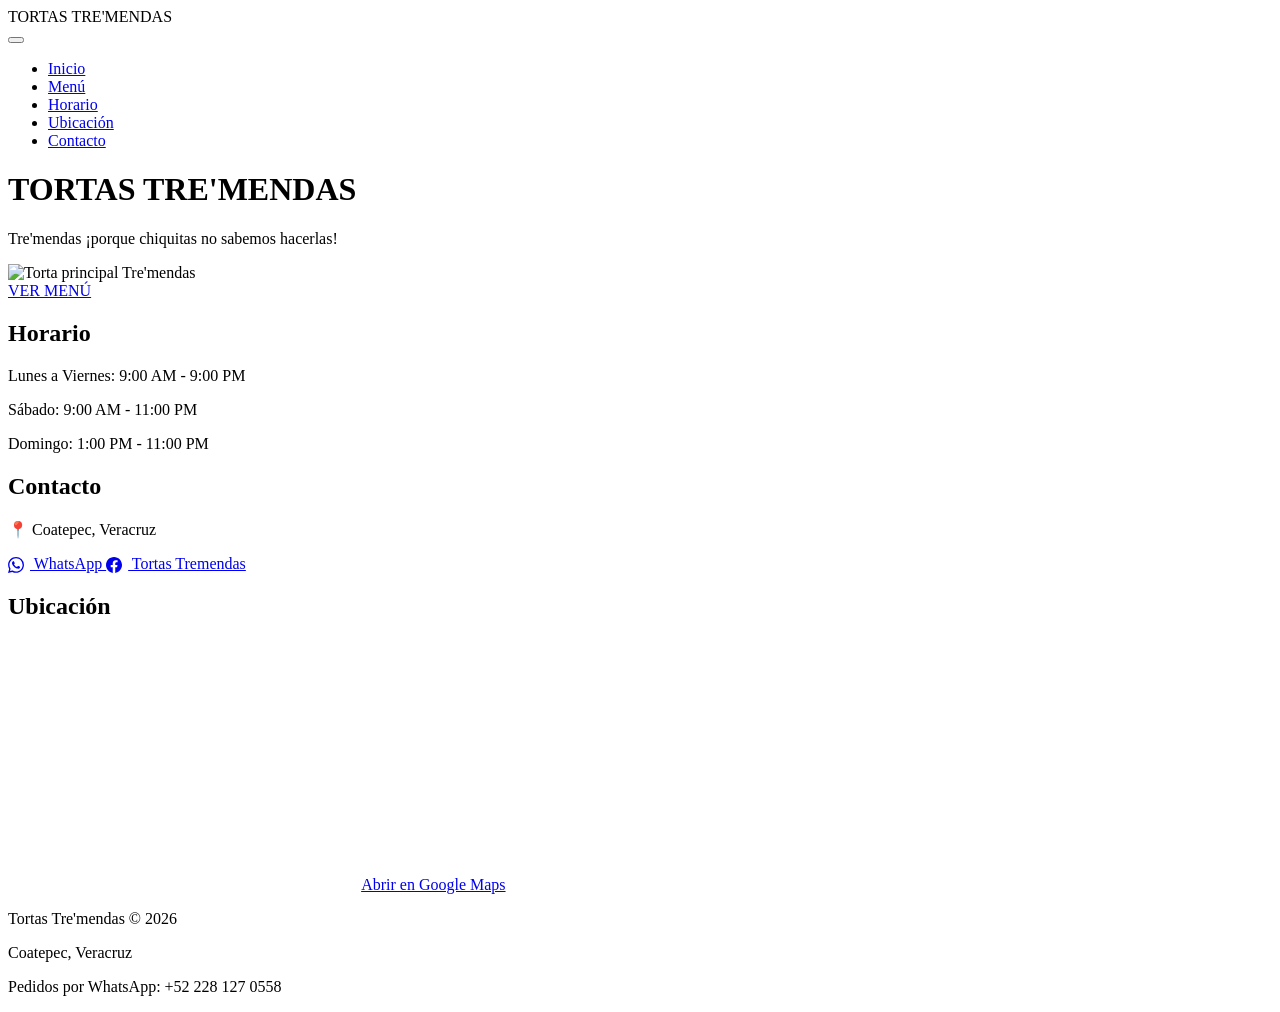
==== index.html @ fc7accde "Subir pagina" ====
<!DOCTYPE html>
<html lang="es">

<head>
    <meta charset="UTF-8">
    <meta name="viewport" content="width=device-width, initial-scale=1.0">
    <title>Tortas Tre'mendas</title>
    <meta name="description" content="Tortas artesanales en Coatepec, Veracruz. ¡Tre'mendas porque chiquitas no sabemos hacerlas! Pide por WhatsApp.">
    <meta name="format-detection" content="telephone=no">
    <link rel="stylesheet" href="css/style.css">
</head>

<body>

<nav class="navbar">
    <div class="logo">TORTAS <span class="logo-tre">TRE</span>'MENDAS</div>
    <button class="nav-toggle" id="nav-toggle" onclick="toggleNav()" aria-label="Menú">
        <span></span><span></span><span></span>
    </button>
    <ul class="nav-links" id="nav-links">
        <li><a href="index.html">Inicio</a></li>
        <li><a href="menu.html">Menú</a></li>
        <li><a href="#horario">Horario</a></li>
        <li><a href="#ubicacion">Ubicación</a></li>
        <li><a href="#contacto">Contacto</a></li>
    </ul>
</nav>

<main>

    <header>
        <h1>TORTAS <span class="logo-tre">TRE</span>'MENDAS</h1>
        <p>Tre'mendas ¡porque chiquitas no sabemos hacerlas!</p>
        <div class="torta-container">
            <img src="images/torta-principal.png" class="hero-torta" alt="Torta principal Tre'mendas">
        </div>
    </header>

    <section class="botones">
        <a href="menu.html" class="btn">VER MENÚ</a>
    </section>

    <section class="horario" id="horario">
        <h2>Horario</h2>
        <div class="horario-box">
            <p>Lunes a Viernes: 9:00 AM - 9:00 PM</p>
            <p>Sábado: 9:00 AM - 11:00 PM</p>
            <p>Domingo: 1:00 PM - 11:00 PM</p>
        </div>
    </section>

    <section class="contacto" id="contacto">
        <h2>Contacto</h2>
        <div class="horario-box">
            <p>📍 Coatepec, Veracruz</p>
            <div class="contacto-btns">
                <a href="https://wa.me/522281270558" class="btn whatsapp" target="_blank" rel="noopener noreferrer">
                    <svg width="16" height="16" viewBox="0 0 24 24" fill="currentColor" style="vertical-align:middle;margin-right:6px"><path d="M17.472 14.382c-.297-.149-1.758-.867-2.03-.967-.273-.099-.471-.148-.67.15-.197.297-.767.966-.94 1.164-.173.199-.347.223-.644.075-.297-.15-1.255-.463-2.39-1.475-.883-.788-1.48-1.761-1.653-2.059-.173-.297-.018-.458.13-.606.134-.133.298-.347.446-.52.149-.174.198-.298.298-.497.099-.198.05-.371-.025-.52-.075-.149-.669-1.612-.916-2.207-.242-.579-.487-.5-.669-.51-.173-.008-.371-.01-.57-.01-.198 0-.52.074-.792.372-.272.297-1.04 1.016-1.04 2.479 0 1.462 1.065 2.875 1.213 3.074.149.198 2.096 3.2 5.077 4.487.709.306 1.262.489 1.694.625.712.227 1.36.195 1.871.118.571-.085 1.758-.719 2.006-1.413.248-.694.248-1.289.173-1.413-.074-.124-.272-.198-.57-.347m-5.421 7.403h-.004a9.87 9.87 0 01-5.031-1.378l-.361-.214-3.741.982.998-3.648-.235-.374a9.86 9.86 0 01-1.51-5.26c.001-5.45 4.436-9.884 9.888-9.884 2.64 0 5.122 1.03 6.988 2.898a9.825 9.825 0 012.893 6.994c-.003 5.45-4.437 9.884-9.885 9.884m8.413-18.297A11.815 11.815 0 0012.05 0C5.495 0 .16 5.335.157 11.892c0 2.096.547 4.142 1.588 5.945L.057 24l6.305-1.654a11.882 11.882 0 005.683 1.448h.005c6.554 0 11.89-5.335 11.893-11.893a11.821 11.821 0 00-3.48-8.413z"/></svg>
                    WhatsApp
                </a>
                <a href="https://www.facebook.com/share/1AwqtTkfCn/?mibextid=wwXIfr" class="btn facebook-btn" target="_blank" rel="noopener noreferrer">
                    <svg width="16" height="16" viewBox="0 0 24 24" fill="currentColor" style="vertical-align:middle;margin-right:6px"><path d="M24 12.073c0-6.627-5.373-12-12-12s-12 5.373-12 12c0 5.99 4.388 10.954 10.125 11.854v-8.385H7.078v-3.47h3.047V9.43c0-3.007 1.792-4.669 4.533-4.669 1.312 0 2.686.235 2.686.235v2.953H15.83c-1.491 0-1.956.925-1.956 1.874v2.25h3.328l-.532 3.47h-2.796v8.385C19.612 23.027 24 18.062 24 12.073z"/></svg>
                    Tortas Tremendas
                </a>
            </div>
        </div>
    </section>

    <section class="ubicacion" id="ubicacion">
        <h2>Ubicación</h2>
        <iframe
            title="Ubicación Tortas Tre'mendas en Coatepec, Veracruz"
            src="https://maps.google.com/maps?q=19.454750,-96.966278&z=17&output=embed"
            width="350"
            height="250"
            style="border:0;"
            loading="lazy"
            allowfullscreen>
        </iframe>
        <a href="https://www.google.com/maps?q=19.454750,-96.966278" target="_blank" rel="noopener noreferrer" class="btn maps-btn">
            Abrir en Google Maps
        </a>
    </section>

</main>

<footer class="footer">
    <p>Tortas Tre'mendas © 2026</p>
    <p>Coatepec, Veracruz</p>
    <p>Pedidos por WhatsApp: +52 228 127 0558</p>
</footer>

<script src="js/script.js"></script>

</body>
</html>
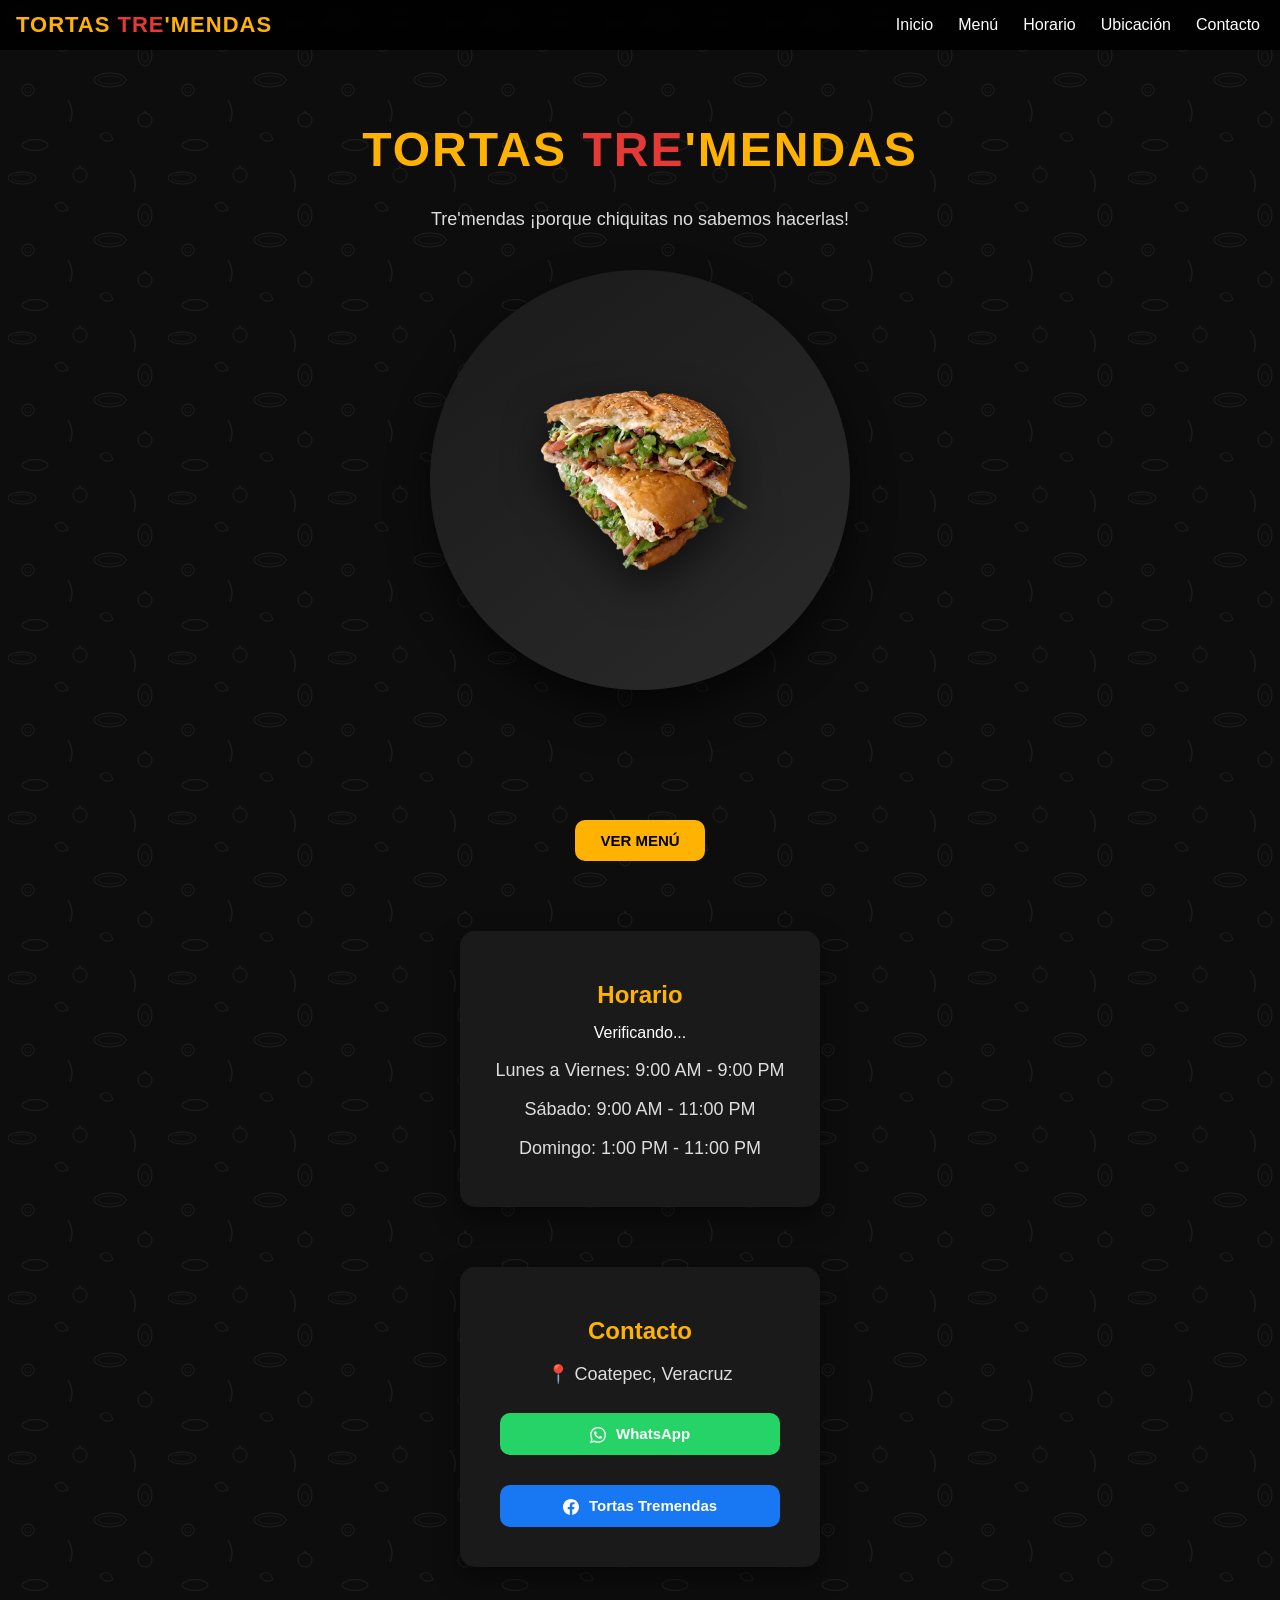
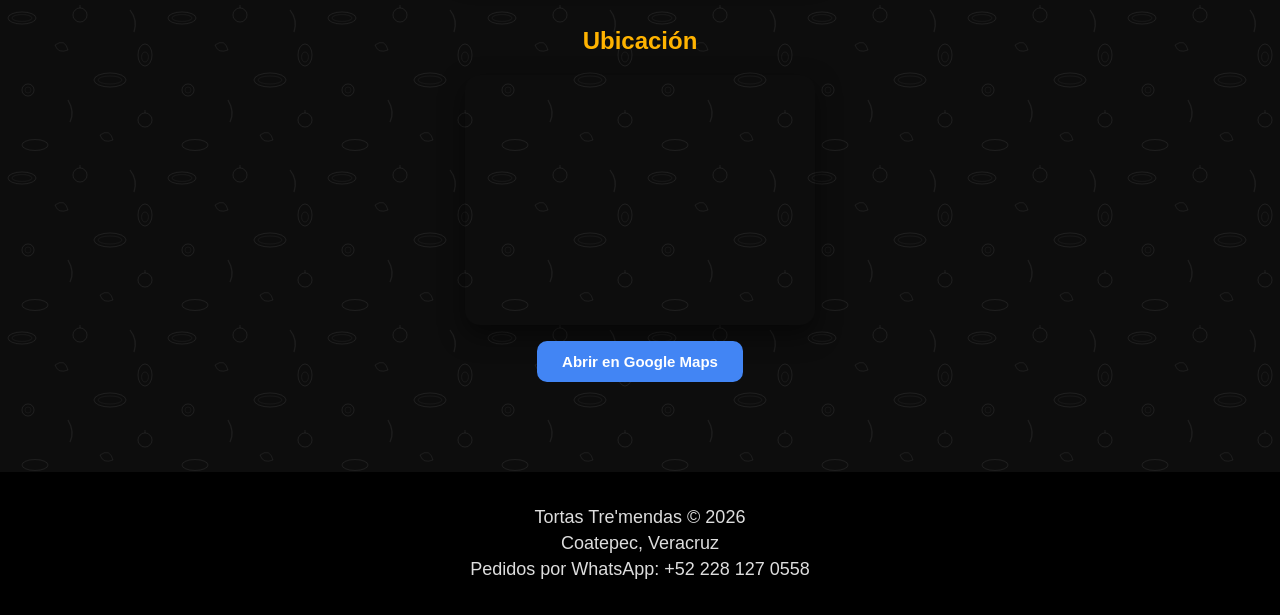
==== commit 13429c4d: "Actualizar página" ====
--- a/index.html
+++ b/index.html
@@ -7,6 +7,9 @@
     <title>Tortas Tre'mendas</title>
     <meta name="description" content="Tortas artesanales en Coatepec, Veracruz. ¡Tre'mendas porque chiquitas no sabemos hacerlas! Pide por WhatsApp.">
     <meta name="format-detection" content="telephone=no">
+    <link rel="icon" type="image/x-icon" href="images/favicon.ico">
+    <link rel="icon" type="image/png" sizes="32x32" href="images/favicon-32x32.png">
+    <link rel="apple-touch-icon" href="images/apple-touch-icon.png">
     <link rel="stylesheet" href="css/style.css">
 </head>
 
@@ -42,6 +45,7 @@
 
     <section class="horario" id="horario">
         <h2>Horario</h2>
+        <span class="horario-status" id="horario-status">Verificando...</span>
         <div class="horario-box">
             <p>Lunes a Viernes: 9:00 AM - 9:00 PM</p>
             <p>Sábado: 9:00 AM - 11:00 PM</p>
--- a/css/style.css
+++ b/css/style.css
@@ -0,0 +1,1083 @@
+/* =============================================
+   GENERAL
+============================================= */
+
+html{
+  scroll-behavior: smooth;
+overflow-x: hidden;
+}
+
+body{
+margin:0;
+font-family:Arial, Helvetica, sans-serif;
+background-color: #0d0d0d;
+background-image: url("data:image/svg+xml,%3Csvg xmlns='http://www.w3.org/2000/svg' width='160' height='160'%3E%3C!-- torta/bolillo --%3E%3Cellipse cx='22' cy='18' rx='14' ry='6' fill='none' stroke='%23ffffff' stroke-width='1' opacity='0.07'/%3E%3Cellipse cx='22' cy='18' rx='10' ry='3.5' fill='none' stroke='%23ffffff' stroke-width='0.7' opacity='0.06'/%3E%3C!-- tomate --%3E%3Ccircle cx='80' cy='15' r='7' fill='none' stroke='%23ffffff' stroke-width='1' opacity='0.07'/%3E%3Cline x1='80' y1='8' x2='80' y2='5' stroke='%23ffffff' stroke-width='1' opacity='0.07'/%3E%3C!-- chile --%3E%3Cpath d='M130 10 Q138 20 134 32' fill='none' stroke='%23ffffff' stroke-width='1.2' opacity='0.07'/%3E%3C!-- aguacate --%3E%3Cellipse cx='145' cy='55' rx='7' ry='11' fill='none' stroke='%23ffffff' stroke-width='1' opacity='0.07'/%3E%3Cellipse cx='145' cy='57' rx='3.5' ry='5' fill='none' stroke='%23ffffff' stroke-width='0.8' opacity='0.05'/%3E%3C!-- hoja --%3E%3Cpath d='M55 45 Q65 38 68 50 Q58 54 55 45Z' fill='none' stroke='%23ffffff' stroke-width='0.9' opacity='0.07'/%3E%3C!-- torta 2 --%3E%3Cellipse cx='110' cy='80' rx='16' ry='7' fill='none' stroke='%23ffffff' stroke-width='1' opacity='0.07'/%3E%3Cellipse cx='110' cy='80' rx='12' ry='4' fill='none' stroke='%23ffffff' stroke-width='0.7' opacity='0.05'/%3E%3C!-- cebolla circulo --%3E%3Ccircle cx='28' cy='90' r='6' fill='none' stroke='%23ffffff' stroke-width='1' opacity='0.07'/%3E%3Ccircle cx='28' cy='90' r='3' fill='none' stroke='%23ffffff' stroke-width='0.7' opacity='0.05'/%3E%3C!-- chile 2 --%3E%3Cpath d='M68 100 Q75 112 70 122' fill='none' stroke='%23ffffff' stroke-width='1.2' opacity='0.07'/%3E%3C!-- tomate 2 --%3E%3Ccircle cx='145' cy='120' r='7' fill='none' stroke='%23ffffff' stroke-width='1' opacity='0.07'/%3E%3Cline x1='145' y1='113' x2='145' y2='110' stroke='%23ffffff' stroke-width='1' opacity='0.07'/%3E%3C!-- bolillo 3 --%3E%3Cellipse cx='35' cy='145' rx='13' ry='5.5' fill='none' stroke='%23ffffff' stroke-width='1' opacity='0.07'/%3E%3C!-- hoja 2 --%3E%3Cpath d='M100 135 Q110 128 113 140 Q103 144 100 135Z' fill='none' stroke='%23ffffff' stroke-width='0.9' opacity='0.07'/%3E%3C/svg%3E");
+background-size: 160px 160px;
+background-repeat: repeat;
+color:white;
+text-align:center;
+}
+
+/* Salida suave al navegar */
+body.page-exit {
+  animation: pageExit 0.3s ease forwards;
+}
+
+@keyframes pageEnter {
+  from { opacity: 0; transform: translateX(40px); }
+  to   { opacity: 1; transform: translateX(0); }
+}
+
+@keyframes pageExit {
+  from { opacity: 1; transform: translateX(0); }
+  to   { opacity: 0; transform: translateX(-40px); }
+}
+
+header {
+  padding: 40px;
+}
+
+h1 {
+  color: #ffb300;
+  font-size: 48px;
+  letter-spacing: 2px;
+}
+
+p {
+  color: #ddd;
+  font-size: 18px;
+}
+
+/* =============================================
+   NAVBAR
+============================================= */
+
+.navbar {
+  display: flex;
+  justify-content: space-between;
+  align-items: center;
+  padding: 12px 20px 12px 16px;
+  background: rgba(0, 0, 0, 0.85);
+  backdrop-filter: blur(10px);
+  position: sticky;
+  top: 0;
+  z-index: 1000;
+  width: 100%;
+  box-sizing: border-box;
+}
+
+
+
+.logo {
+  font-size: 22px;
+  font-weight: bold;
+  color: #ffb300;
+  letter-spacing: 1px;
+  flex-shrink: 0;
+  font-family: Arial Black, Arial, sans-serif;
+}
+
+.logo-tre {
+  color: #e53935;
+  /* Misma fuente y peso que .logo — no sobreescribir para evitar diferencia de ancho */
+  letter-spacing: inherit;
+}
+
+
+
+.nav-links {
+  list-style: none;
+  display: flex;
+  gap: 25px;
+  margin: 0;
+  padding: 0;
+}
+
+/* nav-toggle visible solo en móvil — oculto en desktop */
+.nav-toggle {
+  display: none;
+}
+
+.nav-links a {
+  text-decoration: none;
+  color: white;
+  font-weight: 500;
+  transition: 0.3s;
+}
+
+.nav-links a:hover {
+  color: #ffb300;
+}
+
+
+.nav-pedir {
+  background: #25D366;
+  color: white;
+  padding: 8px 18px;
+  border-radius: 8px;
+  text-decoration: none;
+  font-weight: bold;
+  transition: 0.3s;
+}
+
+.nav-pedir:hover {
+  transform: scale(1.05);
+}
+
+/* =============================================
+   BOTONES
+============================================= */
+
+.botones {
+  margin: 40px;
+}
+
+.btn {
+  display: inline-block;
+  padding: 12px 25px;
+  margin: 10px;
+  background: #ffb300;
+  color: black;
+  text-decoration: none;
+  border-radius: 10px;
+  font-weight: bold;
+  transition: 0.3s;
+  cursor: pointer;
+  border: none;
+  font-size: 15px;
+}
+
+.btn:hover {
+  background: #ffd54f;
+  transform: scale(1.05);
+}
+
+.whatsapp {
+  background: #25D366 !important;
+  color: white !important;
+}
+
+.whatsapp:hover {
+  background: #1ebe5d !important;
+}
+
+/* =============================================
+   TORTA HERO
+============================================= */
+
+.torta-container {
+  width: 420px;
+  height: 420px;
+  margin: 40px auto;
+  background: linear-gradient(145deg, #1a1a1a, #2a2a2a);
+  border-radius: 50%;
+  display: flex;
+  align-items: center;
+  justify-content: center;
+  box-shadow: 0 20px 40px rgba(0,0,0,0.6);
+  transition: 0.3s;
+}
+
+.torta-container:hover {
+  transform: scale(1.05);
+}
+
+.hero-torta {
+  width: 320px;
+  filter: drop-shadow(0px 15px 20px rgba(0,0,0,0.6));
+}
+
+/* =============================================
+   SECCIONES INFO
+============================================= */
+
+.horario, .contacto {
+  margin-top: 60px;
+  padding: 30px;
+  background: #1a1a1a;
+  width: 300px;
+  margin-left: auto;
+  margin-right: auto;
+  border-radius: 15px;
+  box-shadow: 0 10px 25px rgba(0,0,0,0.5);
+}
+
+.horario h2, .contacto h2 {
+  color: #ffb300;
+  margin-bottom: 15px;
+}
+
+.contacto-btns {
+  display: flex;
+  flex-direction: column;
+  gap: 10px;
+  align-items: stretch;
+  margin-top: 14px;
+}
+
+.facebook-btn {
+  background: #1877F2;
+  color: white !important;
+}
+
+.facebook-btn:hover {
+  background: #2d8cf0 !important;
+  transform: scale(1.05);
+}
+
+.ubicacion {
+  margin-top: 60px;
+  margin-bottom: 60px;
+}
+
+.ubicacion h2 {
+  color: #ffb300;
+  margin-bottom: 20px;
+}
+
+.ubicacion iframe {
+  border-radius: 15px;
+  box-shadow: 0 10px 25px rgba(0,0,0,0.5);
+  display: block;
+  margin: 0 auto;
+}
+
+.maps-btn {
+  display: inline-block;
+  margin-top: 16px;
+  background: #4285F4;
+  color: white;
+}
+
+.maps-btn:hover {
+  background: #5a95f5;
+  transform: scale(1.05);
+}
+
+/* =============================================
+   TABS DEL MENÚ
+============================================= */
+
+.menu-tabs {
+  display: flex;
+  justify-content: center;
+  gap: 12px;
+  margin: 0 0 28px;
+}
+
+.menu-tab {
+  padding: 10px 28px;
+  border-radius: 99px;
+  border: 1.5px solid #333;
+  background: transparent;
+  color: #aaa;
+  font-size: 15px;
+  font-weight: bold;
+  cursor: pointer;
+  transition: 0.2s;
+}
+
+.menu-tab.activo {
+  background: #ffb300;
+  border-color: #ffb300;
+  color: black;
+}
+
+.menu-tab:not(.activo):hover {
+  border-color: #ffb300;
+  color: #ffb300;
+}
+
+.menu-grid {
+  display: grid;
+  grid-template-columns: repeat(2, 1fr);
+  gap: 16px;
+  padding: 0 16px;
+  max-width: 700px;
+  margin: 0 auto;
+  box-sizing: border-box;
+  width: 100%;
+}
+
+/* =============================================
+   SELECTOR DE ENTREGA
+============================================= */
+
+.entrega-selector {
+  padding: 12px 16px 10px;
+  border-top: 1px solid #2a2a2a;
+  border-bottom: 1px solid #2a2a2a;
+  background: #111;
+  /* No display:none - siempre visible */
+}
+
+.entrega-label {
+  font-size: 13px;
+  color: #aaa;
+  margin: 0 0 8px;
+  text-align: center;
+}
+
+.entrega-opciones {
+  display: flex;
+  gap: 8px;
+  margin-bottom: 8px;
+}
+
+.entrega-btn {
+  flex: 1;
+  padding: 9px 8px;
+  border-radius: 10px;
+  border: 1.5px solid #333;
+  background: transparent;
+  color: #aaa;
+  font-size: 13px;
+  font-weight: bold;
+  cursor: pointer;
+  transition: 0.2s;
+}
+
+.entrega-btn.activo {
+  background: #ffb300;
+  border-color: #ffb300;
+  color: black;
+}
+
+.entrega-btn:not(.activo):hover {
+  border-color: #ffb300;
+  color: #ffb300;
+}
+
+.entrega-nota {
+  font-size: 12px;
+  color: #ffb300;
+  margin: 0;
+  text-align: center;
+}
+
+/* =============================================
+   RESUMEN DEL CARRITO
+============================================= */
+
+.carrito-resumen {
+  margin-bottom: 14px;
+  border-top: 1px solid #2a2a2a;
+  padding-top: 12px;
+}
+
+.carrito-resumen-row {
+  display: flex;
+  justify-content: space-between;
+  font-size: 14px;
+  color: #aaa;
+  padding: 3px 0;
+}
+
+.carrito-resumen-row.total-row {
+  color: white;
+  font-size: 18px;
+  margin-top: 6px;
+  padding-top: 8px;
+  border-top: 1px solid #2a2a2a;
+}
+
+/* =============================================
+   MENÚ
+============================================= */
+
+.menu-header {
+  padding: 24px 14px 16px;
+}
+
+.menu-container {
+  margin: 20px auto 120px;
+  max-width: 1100px;
+  width: 100%;
+  box-sizing: border-box;
+  background: transparent;
+}
+
+@media (min-width: 769px) {
+  .menu-grid {
+    grid-template-columns: repeat(4, minmax(0, 1fr));
+    gap: 20px;
+    padding: 0 20px;
+    max-width: 1100px;
+  }
+  #grid-bebidas {
+    grid-template-columns: repeat(3, minmax(0, 1fr));
+  }
+  .torta-card {
+    padding: 22px 16px;
+  }
+}
+
+/* Bebidas siempre 2 columnas en móvil */
+@media (max-width: 768px) {
+  #grid-bebidas {
+    grid-template-columns: repeat(2, 1fr) !important;
+  }
+}
+
+.torta-card {
+  background: #1e1e1e;
+  padding: 18px 14px;
+  border-radius: 12px;
+  width: 100%;
+  text-align: center;
+  box-shadow: 0 0 10px rgba(0,0,0,0.5);
+  cursor: pointer;
+  transition: transform 0.2s, box-shadow 0.2s;
+  border: 1px solid #2a2a2a;
+  box-sizing: border-box;
+}
+
+.torta-card:hover {
+  transform: translateY(-4px);
+  box-shadow: 0 8px 24px rgba(255,179,0,0.2);
+  border-color: #ffb30033;
+}
+
+.torta-card.especial {
+  border: 2px solid #ffb300;
+  background: #1e1a0e;
+}
+
+.torta-card h2 {
+  color: #ffb000;
+  font-size: 17px;
+  word-wrap: break-word;
+  margin-bottom: 8px;
+}
+
+.torta-card .precio {
+  color: #ddd;
+  font-size: 22px;
+  font-weight: bold;
+  margin: 8px 0 16px;
+}
+
+.btn-agregar {
+  padding: 8px 16px;
+  border: none;
+  border-radius: 8px;
+  background: #25D366;
+  color: white;
+  cursor: pointer;
+  font-weight: bold;
+  font-size: 13px;
+  transition: 0.2s;
+  pointer-events: none;
+}
+
+.torta-card:hover .btn-agregar {
+  background: #1ebe5d;
+}
+
+/* =============================================
+   MODAL
+============================================= */
+
+.modal-overlay {
+  display: none;
+  position: fixed;
+  inset: 0;
+  background: rgba(0,0,0,0.65);
+  z-index: 2000;
+  overflow: hidden;
+}
+
+.modal-overlay.activo {
+  display: flex;
+  align-items: flex-end;
+  justify-content: center;
+  padding: 0 16px 16px;
+  animation: fadeIn 0.2s ease;
+}
+
+@keyframes fadeIn {
+  from { opacity: 0; }
+  to   { opacity: 1; }
+}
+
+.modal {
+  background: #1a1a1a;
+  border-radius: 20px;
+  padding: 26px 22px 30px;
+  max-width: 520px;
+  width: calc(100% - 56px);
+  max-height: 78vh;
+  overflow-y: auto;
+  overflow-x: hidden;
+  overscroll-behavior: contain;
+  -webkit-overflow-scrolling: touch;
+  position: relative;
+  animation: slideUp 0.25s ease;
+  text-align: left;
+  margin: 0;
+  flex-shrink: 0;
+  box-shadow: 0 -6px 28px rgba(0,0,0,0.6);
+}
+
+@keyframes slideUp {
+  from { transform: translateY(30px); opacity: 0; }
+  to   { transform: translateY(0);    opacity: 1; }
+}
+
+.modal-cerrar {
+  position: absolute;
+  top: 14px;
+  right: 16px;
+  background: none;
+  border: none;
+  color: #aaa;
+  font-size: 20px;
+  cursor: pointer;
+  transition: color 0.2s;
+}
+
+.modal-cerrar:hover { color: white; }
+
+.modal h2 {
+  color: #ffb300;
+  margin: 0 0 4px;
+}
+
+.modal-precio {
+  font-size: 24px;
+  font-weight: bold;
+  color: white;
+  margin: 0 0 20px;
+}
+
+.modal h4 {
+  color: #ffb300;
+  margin: 16px 0 8px;
+  font-size: 14px;
+  text-transform: uppercase;
+  letter-spacing: 0.05em;
+}
+
+.ingredientes-lista {
+  display: flex;
+  flex-wrap: wrap;
+  gap: 8px;
+  margin-bottom: 8px;
+}
+
+.chip-label {
+  cursor: pointer;
+}
+
+.chip-label input {
+  display: none;
+}
+
+.chip {
+  display: inline-block;
+  padding: 5px 12px;
+  border-radius: 99px;
+  font-size: 13px;
+  font-weight: 500;
+  transition: 0.2s;
+  user-select: none;
+}
+
+.chip-ing {
+  background: #2a2a2a;
+  border: 1.5px solid #ffb30066;
+  color: #ffb300;
+}
+
+.chip-ext {
+  background: #2a2a2a;
+  border: 1.5px solid #25D36666;
+  color: #25D366;
+}
+
+/* Desmarcado = tachado */
+.chip-label input:not(:checked) + .chip-ing {
+  background: #111;
+  border-color: #444;
+  color: #555;
+  text-decoration: line-through;
+}
+
+/* Marcado extra = resaltado */
+.chip-label input:checked + .chip-ext {
+  background: #1a3d27;
+  border-color: #25D366;
+  color: #25D366;
+}
+
+.modal-notas textarea {
+  width: 100%;
+  background: #111;
+  border: 1px solid #333;
+  border-radius: 8px;
+  color: white;
+  padding: 10px;
+  font-size: 14px;
+  resize: vertical;
+  min-height: 60px;
+  box-sizing: border-box;
+  margin-top: 6px;
+}
+
+.agregar-carrito-btn {
+  width: 100%;
+  margin-top: 20px;
+  padding: 14px;
+  font-size: 16px;
+  border-radius: 12px;
+  background: #ffb300;
+  color: black;
+  border: none;
+  cursor: pointer;
+  font-weight: bold;
+  transition: 0.2s;
+}
+
+.agregar-carrito-btn:hover {
+  background: #ffd54f;
+}
+
+/* =============================================
+   CARRITO FLOTANTE
+============================================= */
+
+.carrito-flotante {
+  position: fixed;
+  bottom: 28px;
+  right: 28px;
+  z-index: 1500;
+}
+
+.carrito-btn {
+  background: #ffb300;
+  color: black;
+  border: none;
+  border-radius: 50px;
+  padding: 14px 20px;
+  font-size: 18px;
+  font-weight: bold;
+  cursor: pointer;
+  box-shadow: 0 4px 16px rgba(0,0,0,0.4);
+  transition: 0.2s;
+  display: flex;
+  align-items: center;
+  gap: 6px;
+}
+
+.carrito-btn:hover {
+  transform: scale(1.08);
+  background: #ffd54f;
+}
+
+/* Pantalla completa desde abajo */
+.carrito-panel {
+  position: fixed;
+  right: -100%;
+  top: 0;
+  width: 55%;
+  min-width: 300px;
+  max-width: 420px;
+  height: 100vh;
+  background: #111;
+  z-index: 1600;
+  display: flex;
+  flex-direction: column;
+  box-shadow: -4px 0 30px rgba(0,0,0,0.7);
+  transition: right 0.35s cubic-bezier(0.4, 0, 0.2, 1);
+}
+
+/* Overlay semitransparente detrás del carrito */
+.carrito-overlay {
+  display: none;
+  position: fixed;
+  inset: 0;
+  background: rgba(0,0,0,0.45);
+  z-index: 1599;
+}
+
+.carrito-overlay.activo {
+  display: block;
+}
+
+.carrito-panel.abierto {
+  right: 0;
+}
+
+.carrito-header {
+  display: flex;
+  justify-content: space-between;
+  align-items: center;
+  padding: 20px 20px 16px;
+  border-bottom: 1px solid #2a2a2a;
+}
+
+.carrito-header h3 {
+  color: #ffb300;
+  margin: 0;
+  font-size: 20px;
+}
+
+.carrito-cerrar {
+  background: none;
+  border: none;
+  color: #ffb300;
+  font-size: 32px;
+  cursor: pointer;
+  transition: color 0.2s;
+  line-height: 1;
+  padding: 0;
+  font-weight: bold;
+}
+
+.carrito-cerrar:hover { color: white; }
+
+.carrito-items {
+  flex: 1;
+  overflow-y: auto;
+  -webkit-overflow-scrolling: touch;
+  padding: 12px 16px;
+}
+
+.carrito-vacio {
+  color: #555;
+  text-align: center;
+  margin-top: 40px;
+  font-size: 15px;
+}
+
+.carrito-item {
+  display: flex;
+  justify-content: space-between;
+  align-items: flex-start;
+  padding: 12px 0;
+  border-bottom: 1px solid #1e1e1e;
+  text-align: left;
+}
+
+.carrito-item-info {
+  flex: 1;
+}
+
+.carrito-item-info strong {
+  color: white;
+  display: block;
+  font-size: 15px;
+}
+
+.carrito-item-precio {
+  color: #ffb300;
+  font-weight: bold;
+  font-size: 14px;
+}
+
+.carrito-item-info small {
+  color: #777;
+  font-size: 12px;
+  display: block;
+  margin-top: 3px;
+  line-height: 1.5;
+}
+
+.carrito-item-remove {
+  background: none;
+  border: none;
+  color: #555;
+  font-size: 16px;
+  cursor: pointer;
+  padding: 0 0 0 10px;
+  transition: color 0.2s;
+  flex-shrink: 0;
+}
+
+.carrito-item-remove:hover { color: #e55; }
+
+.carrito-footer {
+  padding: 16px;
+  border-top: 1px solid #2a2a2a;
+}
+
+.carrito-footer.oculto {
+  display: none;
+}
+
+.carrito-total {
+  font-size: 20px;
+  color: white;
+  margin-bottom: 12px;
+}
+
+.carrito-enviar {
+  width: 100%;
+  margin: 0 0 8px;
+  padding: 14px;
+  font-size: 15px;
+  border-radius: 12px;
+}
+
+.carrito-limpiar {
+  width: 100%;
+  background: #1a1a1a;
+  color: #aaa;
+  border: 1px solid #333;
+  margin: 0;
+  padding: 10px;
+  border-radius: 10px;
+  font-size: 13px;
+}
+
+.carrito-limpiar:hover {
+  background: #222;
+  color: white;
+  transform: none;
+}
+
+/* =============================================
+   FOOTER
+============================================= */
+
+.footer {
+  margin-top: 80px;
+  padding: 30px;
+  background: #000;
+  color: #aaa;
+  font-size: 14px;
+}
+
+.footer p {
+  margin: 5px 0;
+}
+
+
+
+/* =============================================
+   RESPONSIVE
+============================================= */
+
+@media (max-width: 768px) {
+  .navbar {
+    padding: 10px 16px;
+    gap: 0;
+    position: sticky;
+    top: 0;
+    justify-content: flex-start;
+  }
+
+  .logo {
+    font-size: 16px;
+    flex: 1;
+    text-align: left;
+    margin-right: 0;
+  }
+
+  /* Hamburguesa visible en móvil */
+  .nav-toggle {
+    display: flex !important;
+    flex-direction: column;
+    gap: 5px;
+    cursor: pointer;
+    background: none;
+    border: none;
+    padding: 6px;
+    z-index: 1001;
+    flex-shrink: 0;
+  }
+
+  .nav-toggle span {
+    display: block;
+    width: 24px;
+    height: 2px;
+    background: #ffb300;
+    border-radius: 2px;
+    transition: 0.3s;
+  }
+
+  /* Nav links — dropdown desde el botón hamburguesa */
+  .nav-links {
+    display: none !important;
+    flex-direction: column;
+    gap: 0;
+    position: absolute;
+    top: 8px;
+    right: 8px;
+    left: auto;
+    width: 220px;
+    background: rgba(18, 18, 18, 0.97);
+    backdrop-filter: blur(16px);
+    -webkit-backdrop-filter: blur(16px);
+    border-radius: 16px;
+    padding: 8px;
+    z-index: 1002;
+    list-style: none;
+    margin: 0;
+  }
+
+  .nav-links.abierto {
+    display: flex !important;
+    animation: dropIn 0.22s cubic-bezier(0.4,0,0.2,1);
+    transform-origin: top right;
+  }
+
+  @keyframes dropIn {
+    from { opacity: 0; transform: scale(0.85); }
+    to   { opacity: 1; transform: scale(1); }
+  }
+
+  .nav-links li {
+    border-radius: 10px;
+  }
+
+  .nav-links li + li {
+    margin-top: 2px;
+  }
+
+  .nav-links a {
+    display: block;
+    padding: 12px 18px;
+    font-size: 16px;
+    border-radius: 10px;
+    transition: background 0.15s;
+    color: white;
+    text-decoration: none;
+  }
+
+  .nav-links a:hover {
+    background: rgba(255,179,0,0.15);
+    color: #ffb300;
+  }
+
+  /* Las 3 rayitas se convierten en X cuando está abierto */
+  .nav-toggle.abierto span:nth-child(1) {
+    transform: translateY(7px) rotate(45deg);
+  }
+  .nav-toggle.abierto span:nth-child(2) {
+    opacity: 0;
+    transform: scaleX(0);
+  }
+  .nav-toggle.abierto span:nth-child(3) {
+    transform: translateY(-7px) rotate(-45deg);
+  }
+  .nav-toggle span {
+    transition: transform 0.25s ease, opacity 0.2s ease;
+  }
+
+  .btn, .nav-pedir {
+    font-size: 13px;
+    padding: 8px 14px;
+  }
+
+  h1 {
+    font-size: 28px;
+    letter-spacing: 1px;
+  }
+
+  p {
+    font-size: 15px;
+  }
+
+  .torta-container {
+    width: 240px;
+    height: 240px;
+  }
+
+  .hero-torta {
+    width: 190px;
+  }
+
+  .menu-container {
+    gap: 14px;
+    padding: 0 12px;
+  }
+
+  .torta-card {
+    width: 100%;
+    padding: 14px 10px;
+  }
+
+  .torta-card h2 {
+    font-size: 13px;
+    margin-bottom: 4px;
+  }
+
+  .torta-card .precio {
+    font-size: 20px;
+    margin: 6px 0 10px;
+  }
+
+  .menu-grid {
+    gap: 10px;
+    padding: 0 10px;
+  }
+
+  /* Modal como cajón desde abajo en móvil */
+  .modal-overlay {
+    align-items: flex-end;
+    justify-content: center;
+  }
+
+  .modal {
+    max-height: 78vh;
+    animation: sheetUp 0.28s cubic-bezier(0.4, 0, 0.2, 1);
+    border: none;
+  }
+
+  @keyframes sheetUp {
+    from { transform: translateY(40%); opacity: 0; }
+    to   { transform: translateY(0);   opacity: 1; }
+  }
+
+  .carrito-flotante {
+    bottom: 18px;
+    right: 18px;
+  }
+
+  .carrito-panel {
+    width: 82vw;
+    min-width: 0;
+    right: -100%;
+  }
+
+  /* Secciones info más angostas */
+  .horario, .contacto {
+    width: auto;
+    margin-left: 20px;
+    margin-right: 20px;
+  }
+
+  .ubicacion iframe {
+    width: 100%;
+    max-width: 340px;
+  }
+
+  .footer {
+    margin-top: 40px;
+    font-size: 13px;
+  }
+}
+
+/* =============================================
+   LOGO TRE EN ROJO
+============================================= */
+
+
+
+/* =============================================
+   BOTÓN ENVIAR DESHABILITADO
+============================================= */
+
+.carrito-enviar.deshabilitado {
+  opacity: 0.45;
+  cursor: not-allowed;
+  background: #555 !important;
+  color: #aaa !important;
+  transform: none !important;
+}
+
+.carrito-total-bloque {
+  margin-bottom: 12px;
+  padding-top: 4px;
+}
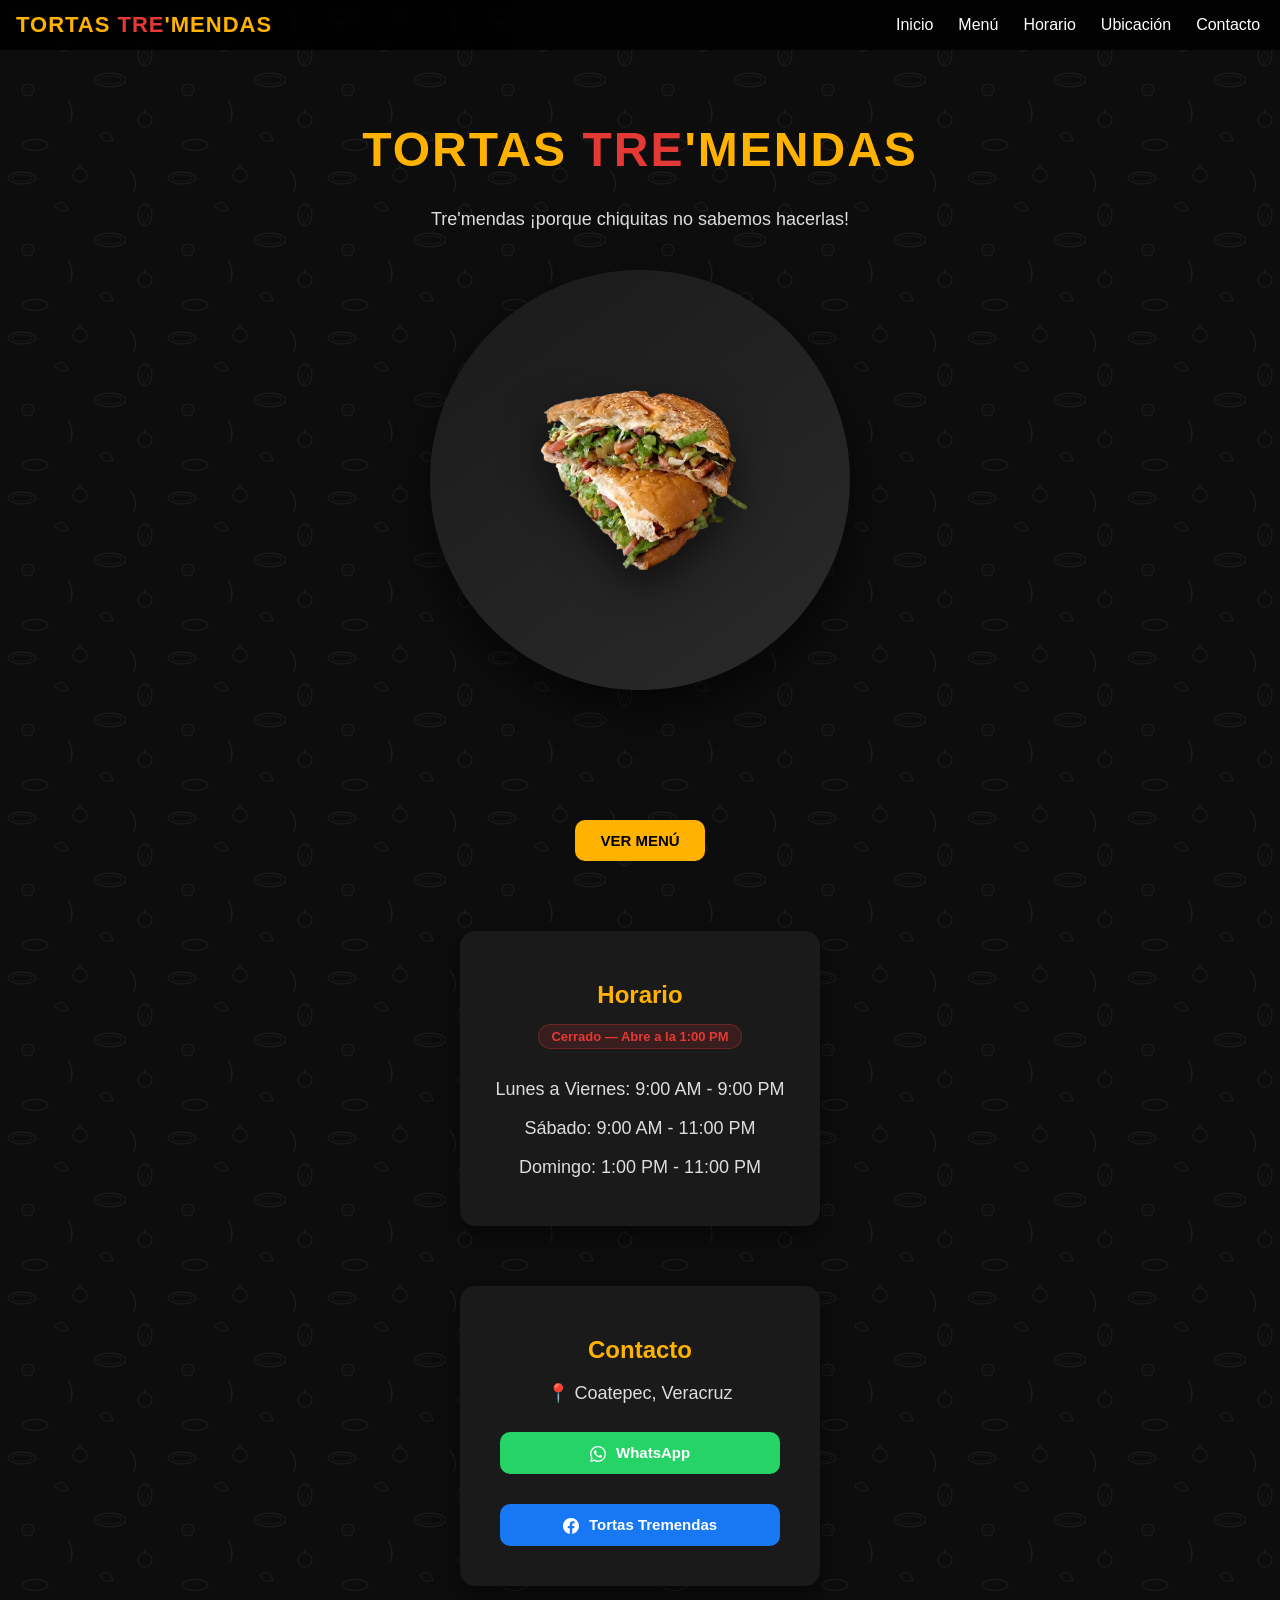
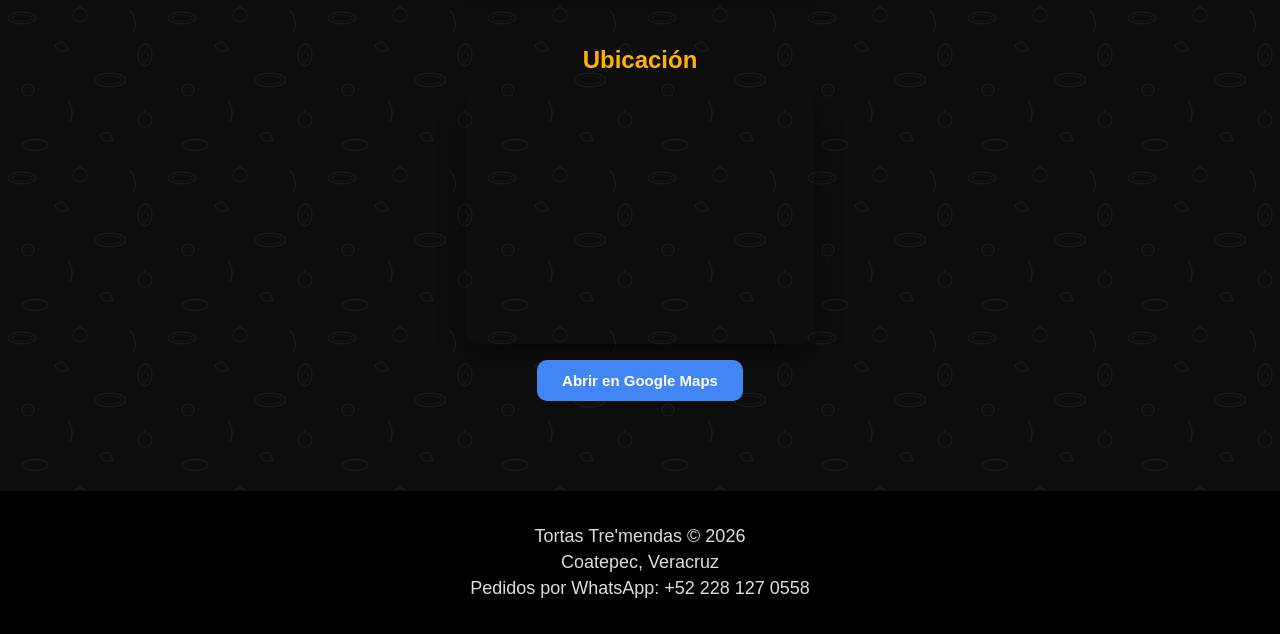
==== commit e36043aa: "Update index.html" ====
--- a/index.html
+++ b/index.html
@@ -97,4 +97,4 @@
 <script src="js/script.js"></script>
 
 </body>
-</html>+</html>
--- a/css/style.css
+++ b/css/style.css
@@ -58,7 +58,7 @@
   align-items: center;
   padding: 12px 20px 12px 16px;
   background: rgba(0, 0, 0, 0.85);
-  backdrop-filter: blur(10px);
+  backdrop-filter: none;
   position: sticky;
   top: 0;
   z-index: 1000;
@@ -1080,4 +1080,107 @@
 .carrito-total-bloque {
   margin-bottom: 12px;
   padding-top: 4px;
+}
+/* =============================================
+   OPTIMIZACIÓN RENDIMIENTO
+============================================= */
+
+/* Acelerar animaciones con GPU hint */
+.torta-card,
+.carrito-panel,
+.modal,
+.modal-overlay,
+.nav-links {
+  will-change: transform, opacity;
+}
+
+/* Reducir animaciones solo si el usuario lo tiene configurado */
+@media (prefers-reduced-motion: reduce) {
+  *, *::before, *::after {
+    animation-duration: 0.01ms !important;
+    transition-duration: 0.01ms !important;
+  }
+}
+
+/* =============================================
+   HORARIO ABIERTO / CERRADO
+============================================= */
+
+.horario-status {
+  display: inline-block;
+  padding: 4px 12px;
+  border-radius: 99px;
+  font-size: 13px;
+  font-weight: bold;
+  margin-bottom: 12px;
+}
+
+.horario-status.abierto {
+  background: rgba(37, 211, 102, 0.15);
+  color: #25D366;
+  border: 1px solid rgba(37, 211, 102, 0.3);
+}
+
+.horario-status.cerrado {
+  background: rgba(229, 57, 53, 0.15);
+  color: #e53935;
+  border: 1px solid rgba(229, 57, 53, 0.3);
+}
+
+/* =============================================
+   BOTÓN COMPARTIR TORTA
+============================================= */
+
+.share-btn {
+  position: absolute;
+  top: 10px;
+  right: 10px;
+  background: rgba(255,179,0,0.15);
+  border: none;
+  border-radius: 50%;
+  width: 30px;
+  height: 30px;
+  display: flex;
+  align-items: center;
+  justify-content: center;
+  cursor: pointer;
+  color: #ffb300;
+  font-size: 14px;
+  transition: background 0.2s;
+  z-index: 1;
+}
+
+.share-btn:hover {
+  background: rgba(255,179,0,0.3);
+}
+
+.share-toast {
+  position: fixed;
+  bottom: 90px;
+  left: 50%;
+  transform: translateX(-50%);
+  background: #1a1a1a;
+  color: white;
+  padding: 10px 20px;
+  border-radius: 99px;
+  font-size: 14px;
+  border: 1px solid #333;
+  z-index: 9999;
+  opacity: 0;
+  transition: opacity 0.3s;
+  pointer-events: none;
+  white-space: nowrap;
+}
+
+.share-toast.visible {
+  opacity: 1;
+}
+
+/* =============================================
+   CONFIRMACIÓN AL AGREGAR AL CARRITO
+============================================= */
+
+.carrito-btn.agregado {
+  background: #25D366;
+  transform: scale(1.12);
 }
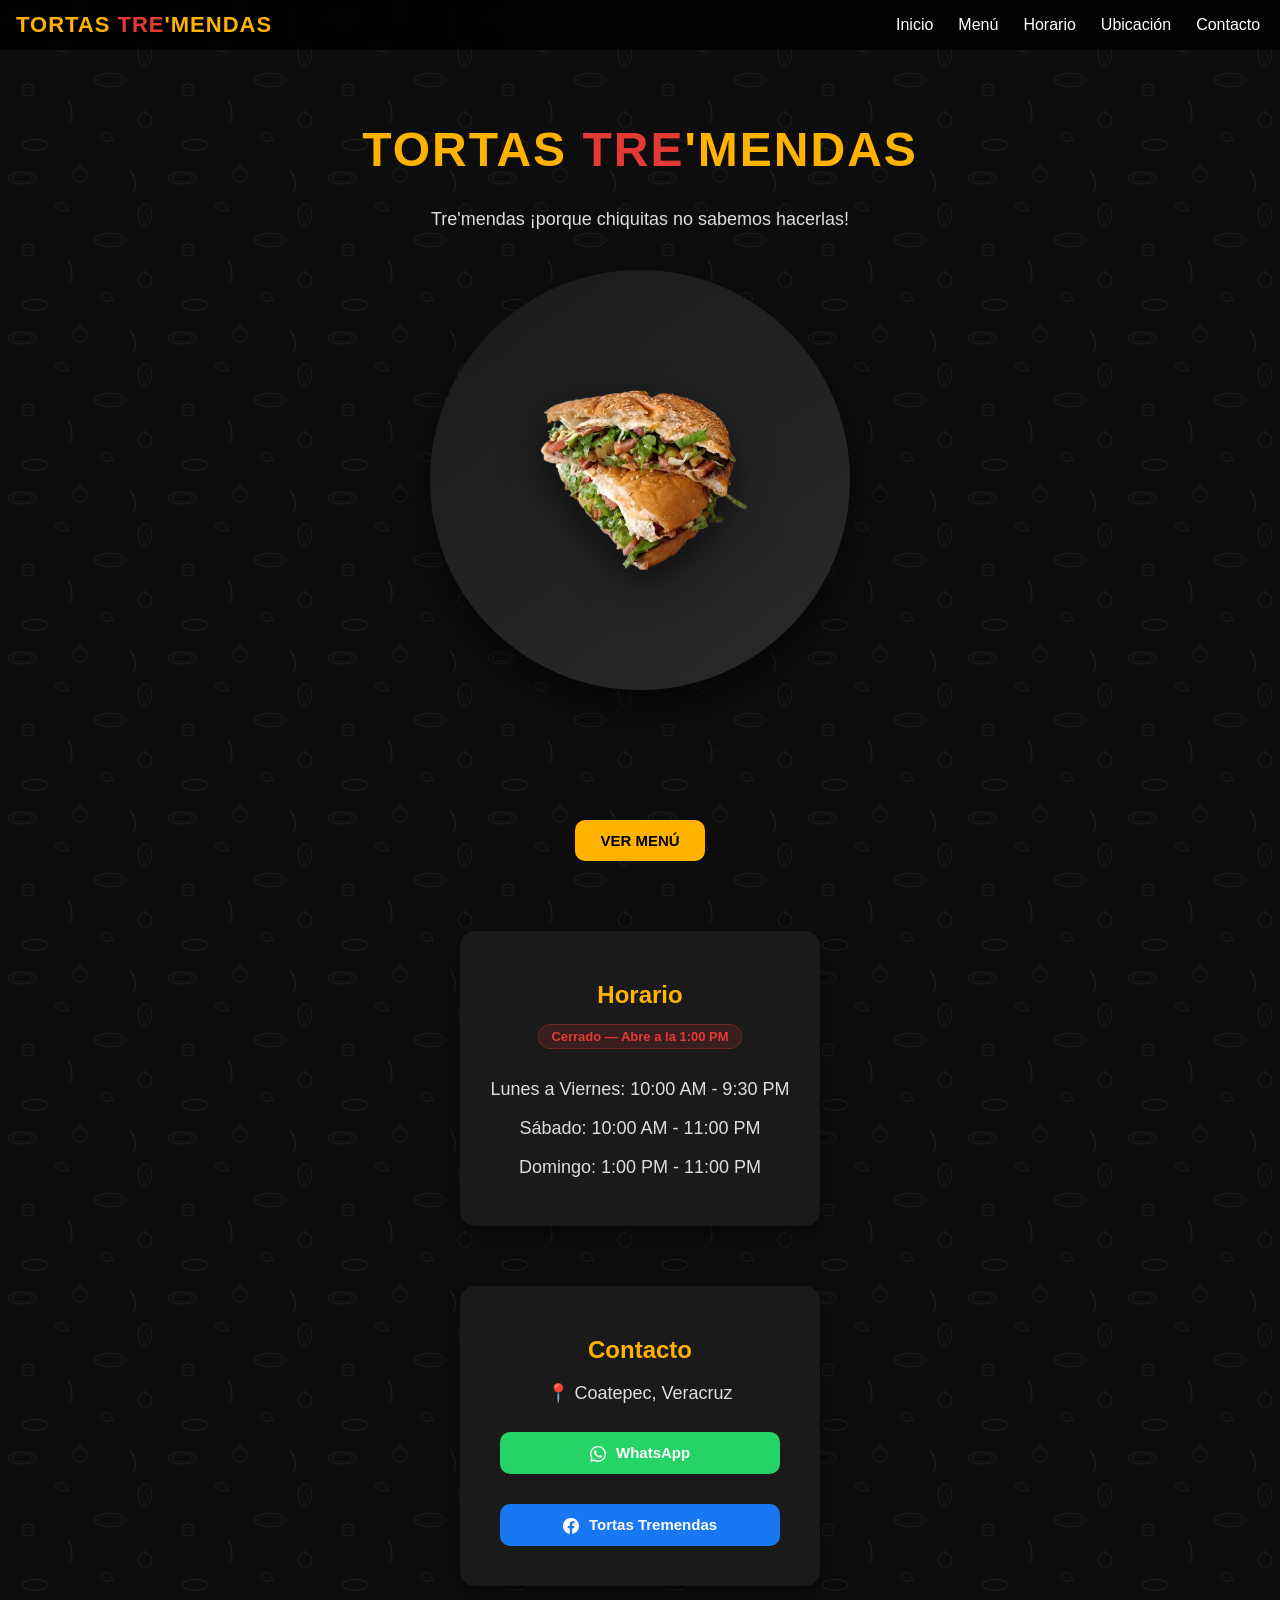
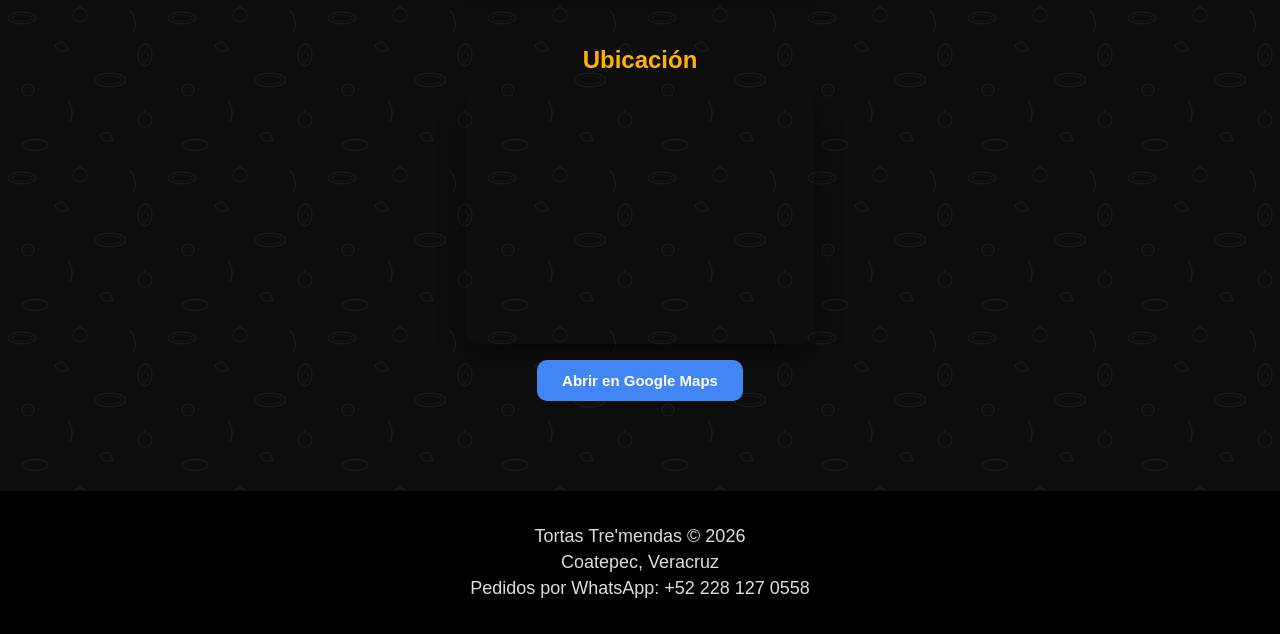
==== commit a67ee761: "Update index.html" ====
--- a/index.html
+++ b/index.html
@@ -47,8 +47,8 @@
         <h2>Horario</h2>
         <span class="horario-status" id="horario-status">Verificando...</span>
         <div class="horario-box">
-            <p>Lunes a Viernes: 9:00 AM - 9:00 PM</p>
-            <p>Sábado: 9:00 AM - 11:00 PM</p>
+            <p>Lunes a Viernes: 10:00 AM - 9:30 PM</p>
+            <p>Sábado: 10:00 AM - 11:00 PM</p>
             <p>Domingo: 1:00 PM - 11:00 PM</p>
         </div>
     </section>
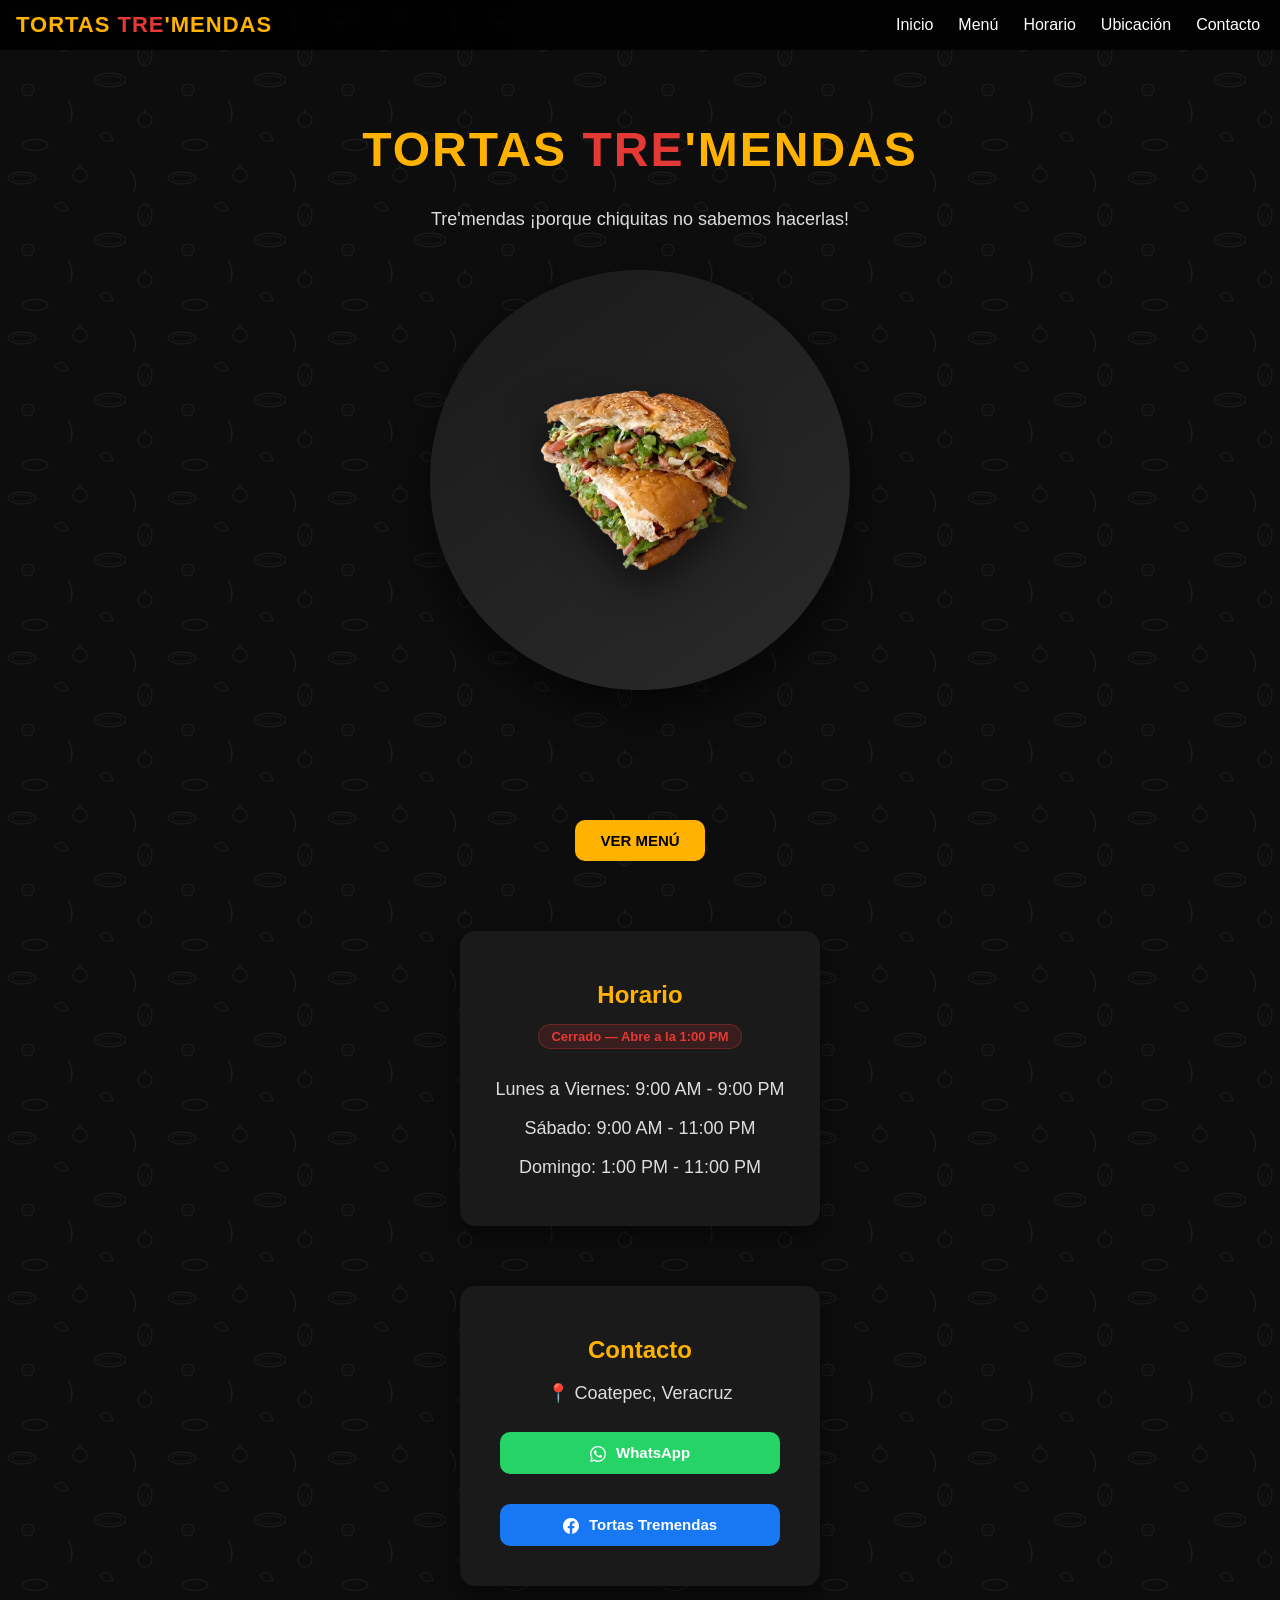
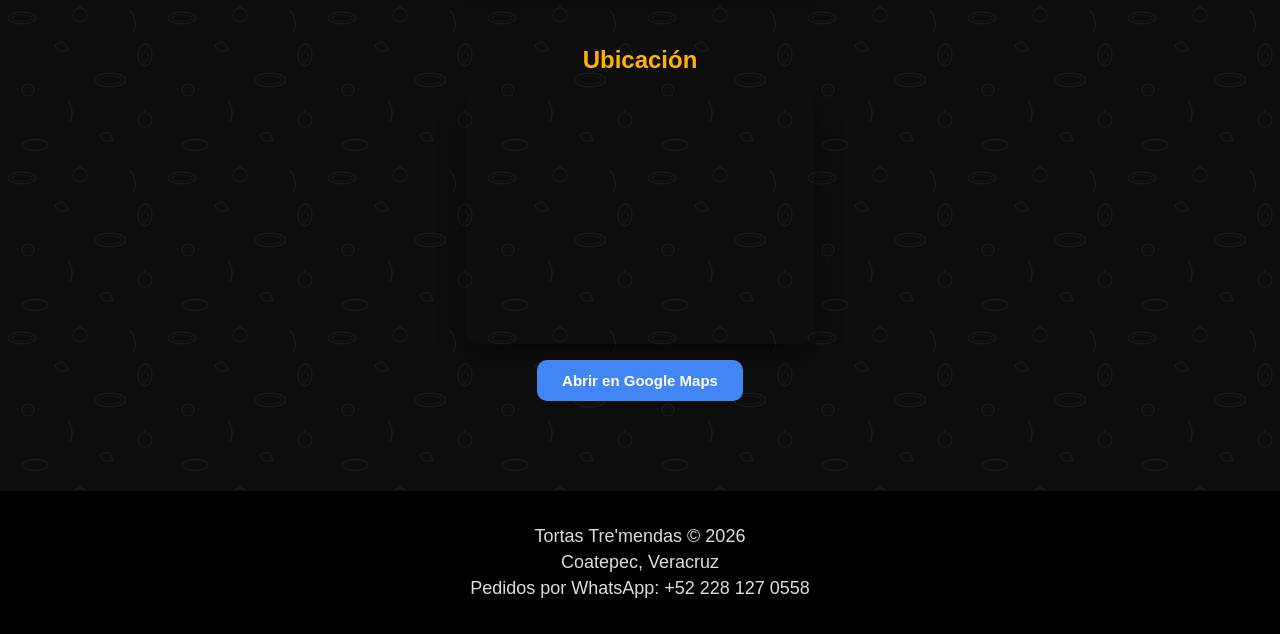
==== commit d9f22121: "Update index.html" ====
--- a/index.html
+++ b/index.html
@@ -7,9 +7,17 @@
     <title>Tortas Tre'mendas</title>
     <meta name="description" content="Tortas artesanales en Coatepec, Veracruz. ¡Tre'mendas porque chiquitas no sabemos hacerlas! Pide por WhatsApp.">
     <meta name="format-detection" content="telephone=no">
+    <!-- Favicon para todos los navegadores incluyendo Chrome Android -->
     <link rel="icon" type="image/x-icon" href="images/favicon.ico">
     <link rel="icon" type="image/png" sizes="32x32" href="images/favicon-32x32.png">
+    <link rel="icon" type="image/png" sizes="192x192" href="images/android-chrome-192x192.png">
     <link rel="apple-touch-icon" href="images/apple-touch-icon.png">
+    <!-- Open Graph para miniatura en navegadores y redes -->
+    <meta property="og:title" content="Tortas Tre'mendas">
+    <meta property="og:description" content="Tre'mendas ¡porque chiquitas no sabemos hacerlas! Pide por WhatsApp.">
+    <meta property="og:image" content="https://bdevmx.github.io/Tortas-Tremendas/images/torta-principal.png">
+    <meta property="og:url" content="https://bdevmx.github.io/Tortas-Tremendas/">
+    <meta property="og:type" content="website">
     <link rel="stylesheet" href="css/style.css">
 </head>
 
@@ -47,8 +55,8 @@
         <h2>Horario</h2>
         <span class="horario-status" id="horario-status">Verificando...</span>
         <div class="horario-box">
-            <p>Lunes a Viernes: 10:00 AM - 9:30 PM</p>
-            <p>Sábado: 10:00 AM - 11:00 PM</p>
+            <p>Lunes a Viernes: 9:00 AM - 9:00 PM</p>
+            <p>Sábado: 9:00 AM - 11:00 PM</p>
             <p>Domingo: 1:00 PM - 11:00 PM</p>
         </div>
     </section>
--- a/css/style.css
+++ b/css/style.css
@@ -1183,4 +1183,216 @@
 .carrito-btn.agregado {
   background: #25D366;
   transform: scale(1.12);
-}+}
+/* =============================================
+   TUTORIAL HINT (primera visita)
+============================================= */
+
+#tutorial-hint {
+  position: fixed;
+  bottom: 100px;
+  left: 50%;
+  transform: translateX(-50%);
+  z-index: 3000;
+  animation: fadeIn 0.4s ease;
+  width: calc(100% - 40px);
+  max-width: 360px;
+}
+
+.tutorial-box {
+  background: rgba(26, 26, 26, 0.97);
+  border: 1px solid #ffb300;
+  border-radius: 16px;
+  padding: 16px 20px;
+  display: flex;
+  flex-direction: column;
+  align-items: center;
+  gap: 10px;
+  text-align: center;
+  box-shadow: 0 8px 32px rgba(0,0,0,0.5);
+}
+
+.tutorial-icon {
+  font-size: 28px;
+  animation: bounce 1s infinite;
+}
+
+@keyframes bounce {
+  0%, 100% { transform: translateY(0); }
+  50% { transform: translateY(-6px); }
+}
+
+.tutorial-box p {
+  color: #ddd;
+  font-size: 14px;
+  margin: 0;
+  line-height: 1.5;
+}
+
+.tutorial-box button {
+  background: #ffb300;
+  color: black;
+  border: none;
+  border-radius: 99px;
+  padding: 8px 24px;
+  font-weight: bold;
+  font-size: 13px;
+  cursor: pointer;
+}
+
+/* =============================================
+   TABLET (768px - 1024px)
+============================================= */
+
+@media (min-width: 769px) and (max-width: 1024px) {
+  .menu-grid {
+    grid-template-columns: repeat(3, minmax(0, 1fr));
+    gap: 16px;
+    padding: 0 16px;
+  }
+
+  #grid-bebidas {
+    grid-template-columns: repeat(3, minmax(0, 1fr));
+  }
+
+  .torta-container {
+    width: 320px;
+    height: 320px;
+  }
+
+  .hero-torta {
+    width: 260px;
+  }
+
+  .carrito-panel {
+    width: 45vw;
+    max-width: 380px;
+  }
+
+  .modal {
+    max-width: 500px;
+  }
+}
+
+/* =============================================
+   ANDROID — fondo y color
+============================================= */
+
+@supports not (background-image: url("data:image/svg+xml,<svg/>")) {
+  body {
+    background-color: #0d0d0d;
+  }
+}
+
+/* Forzar fondo oscuro en todos los navegadores */
+body {
+  -webkit-tap-highlight-color: transparent;
+  -webkit-text-size-adjust: 100%;
+}
+
+/* Mejorar legibilidad del patrón SVG en Android */
+@media screen and (-webkit-min-device-pixel-ratio: 2) {
+  body {
+    background-size: 140px 140px;
+  }
+}
+
+/* =============================================
+   MEJORAS DE FLUIDEZ Y UX
+============================================= */
+
+/* Tarjetas con entrada escalonada */
+.torta-card {
+  animation: cardEntrar 0.4s ease backwards;
+}
+.torta-card:nth-child(1)  { animation-delay: 0.05s; }
+.torta-card:nth-child(2)  { animation-delay: 0.1s; }
+.torta-card:nth-child(3)  { animation-delay: 0.15s; }
+.torta-card:nth-child(4)  { animation-delay: 0.2s; }
+.torta-card:nth-child(5)  { animation-delay: 0.25s; }
+.torta-card:nth-child(6)  { animation-delay: 0.3s; }
+.torta-card:nth-child(7)  { animation-delay: 0.35s; }
+.torta-card:nth-child(8)  { animation-delay: 0.4s; }
+
+@keyframes cardEntrar {
+  from { opacity: 0; transform: translateY(16px); }
+  to   { opacity: 1; transform: translateY(0); }
+}
+
+/* Active state en móvil para tarjetas */
+.torta-card:active {
+  transform: scale(0.97);
+  transition: transform 0.1s;
+}
+
+/* Botón agregar con pulse al hover */
+.btn-agregar {
+  transition: background 0.2s, transform 0.15s;
+}
+
+/* Chips con mejor active */
+.chip-label:active .chip {
+  transform: scale(0.95);
+}
+
+/* Carrito count con animación al cambiar */
+#carrito-count {
+  display: inline-block;
+  transition: transform 0.2s;
+}
+
+/* Navbar con sombra sutil al hacer scroll */
+.navbar.scrolled {
+  box-shadow: 0 2px 20px rgba(0,0,0,0.4);
+  background: rgba(0,0,0,0.95);
+}
+
+/* Botón flotante carrito con pulso cuando tiene items */
+.carrito-btn.tiene-items {
+  animation: pulse 2s infinite;
+}
+
+@keyframes pulse {
+  0%, 100% { box-shadow: 0 4px 16px rgba(255,179,0,0.3); }
+  50%       { box-shadow: 0 4px 24px rgba(255,179,0,0.6); }
+}
+
+/* Mejorar scrollbar en el carrito y modal */
+.carrito-items::-webkit-scrollbar,
+.modal::-webkit-scrollbar {
+  width: 3px;
+}
+.carrito-items::-webkit-scrollbar-track,
+.modal::-webkit-scrollbar-track {
+  background: transparent;
+}
+.carrito-items::-webkit-scrollbar-thumb,
+.modal::-webkit-scrollbar-thumb {
+  background: #333;
+  border-radius: 99px;
+}
+
+/* Links del navbar con indicador activo */
+.nav-links a.activa {
+  color: #ffb300;
+}
+
+/* Horario status con pulso */
+.horario-status.abierto {
+  animation: statusPulse 3s infinite;
+}
+
+@keyframes statusPulse {
+  0%, 100% { opacity: 1; }
+  50%       { opacity: 0.8; }
+}
+
+/* Tutorial con mejor animación de entrada */
+#tutorial-hint {
+  position: fixed;
+  bottom: 100px;
+  left: 50%;
+  transform: translateX(-50%);
+  z-index: 3000;
+  transition: opacity 0.3s, transform 0.3s;
+}
